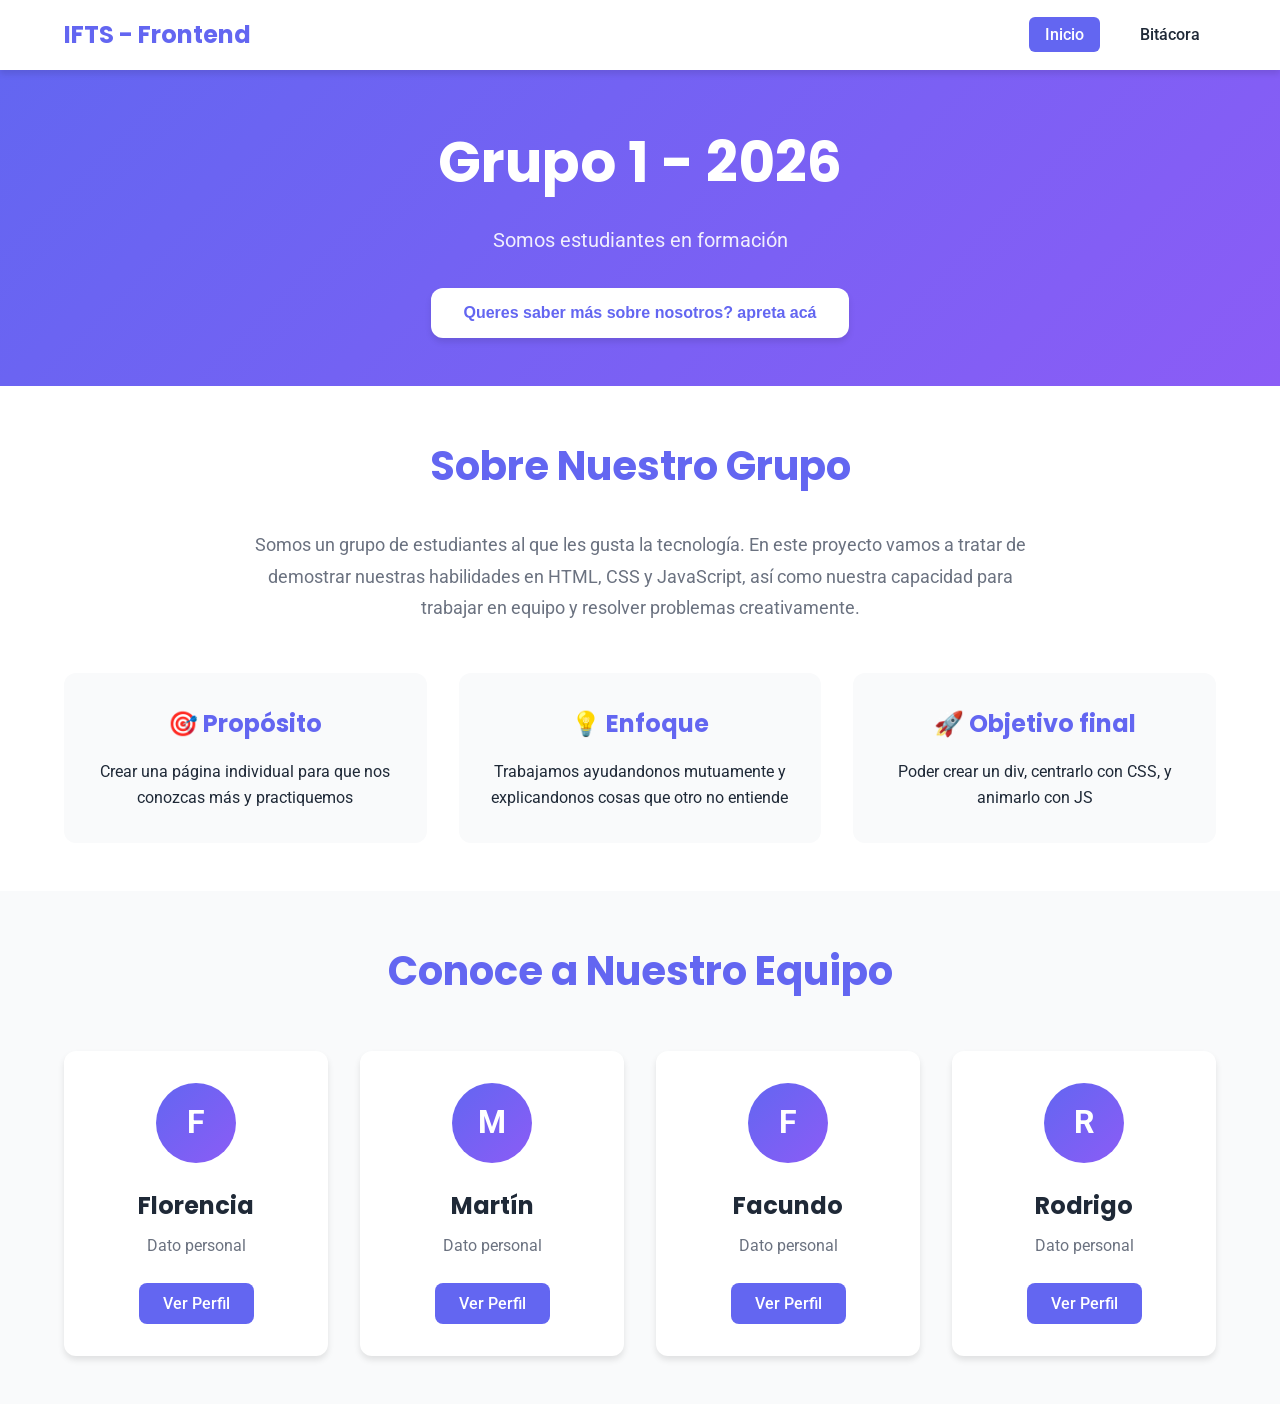
==== src/index.html @ 1bcd9cb6 "Agrega template del home, paginas individuales y bitacora" ====
<!DOCTYPE html>
<html lang="es">
  <head>
    <meta charset="UTF-8" />
    <meta name="viewport" content="width=device-width, initial-scale=1.0" />
    <title>Equipo DevWeb - Trabajo Práctico</title>
    <link rel="stylesheet" href="css/styles.css" />
    <link rel="preconnect" href="https://fonts.googleapis.com" />
    <link rel="preconnect" href="https://fonts.gstatic.com" crossorigin />
    <link
      href="https://fonts.googleapis.com/css2?family=Poppins:wght@300;400;600;700&family=Roboto:wght@300;400;500&display=swap"
      rel="stylesheet"
    />
  </head>
  <body>
    <nav class="navbar">
      <div class="container">
        <h2 class="logo">IFTS - Frontend</h2>
        <ul class="nav-links">
          <li><a href="index.html" class="active">Inicio</a></li>
          <li><a href="bitacora/bitacora.html">Bitácora</a></li>
        </ul>
      </div>
    </nav>

    <header class="hero">
      <div class="container">
        <h1 class="hero-title">Grupo 1 - 2026</h1>
        <p class="hero-subtitle">Somos estudiantes en formación</p>
        <button id="welcomeBtn" class="btn-primary">
          Queres saber más sobre nosotros? apreta acá
        </button>
        <p id="welcomeMessage" class="welcome-message hidden"></p>
      </div>
    </header>

    <section class="team-info">
      <div class="container">
        <h2>Sobre Nuestro Grupo</h2>
        <p class="team-description">
          Somos un grupo de estudiantes al que les gusta la tecnología. En este
          proyecto vamos a tratar de demostrar nuestras habilidades en HTML, CSS
          y JavaScript, así como nuestra capacidad para trabajar en equipo y
          resolver problemas creativamente.
        </p>
        <div class="team-values">
          <div class="value-card">
            <h3>🎯 Propósito</h3>
            <p>
              Crear una página individual para que nos conozcas más y
              practiquemos
            </p>
          </div>
          <div class="value-card">
            <h3>💡 Enfoque</h3>
            <p>
              Trabajamos ayudandonos mutuamente y explicandonos cosas que otro
              no entiende
            </p>
          </div>
          <div class="value-card">
            <h3>🚀 Objetivo final</h3>
            <p>Poder crear un div, centrarlo con CSS, y animarlo con JS</p>
          </div>
        </div>
      </div>
    </section>

    <section class="team-members">
      <div class="container">
        <h2>Conoce a Nuestro Equipo</h2>
        <div class="members-grid">
          <div class="member-card">
            <div class="member-icon">F</div>
            <h3>Florencia</h3>
            <p>Dato personal</p>
            <a href="integrantes/florencia/florencia.html" class="btn-secondary"
              >Ver Perfil</a
            >
          </div>
          <div class="member-card">
            <div class="member-icon">M</div>
            <h3>Martín</h3>
            <p>Dato personal</p>
            <a href="integrantes/martin/martin.html" class="btn-secondary"
              >Ver Perfil</a
            >
          </div>
          <div class="member-card">
            <div class="member-icon">F</div>
            <h3>Facundo</h3>
            <p>Dato personal</p>
            <a href="integrantes/facundo/facundo.html" class="btn-secondary"
              >Ver Perfil</a
            >
          </div>
          <div class="member-card">
            <div class="member-icon">R</div>
            <h3>Rodrigo</h3>
            <p>Dato personal</p>
            <a href="integrantes/rodrigo/rodrigo.html" class="btn-secondary"
              >Ver Perfil</a
            >
          </div>
        </div>
      </div>
    </section>

    <script src="js/main.js"></script>
  </body>
</html>
---- src/css/styles.css ----
/* ========================================
   VARIABLES CSS Y CONFIGURACIÓN GENERAL
   ======================================== */

:root {
  /* Colores principales */
  --primary-color: #6366f1;
  --primary-dark: #4f46e5;
  --secondary-color: #8b5cf6;
  --accent-color: #ec4899;
  --text-dark: #1f2937;
  --text-light: #6b7280;
  --background-light: #f9fafb;
  --background-white: #ffffff;
  --border-color: #e5e7eb;

  /* Tipografías */
  --font-heading: "Poppins", sans-serif;
  --font-body: "Roboto", sans-serif;

  /* Espaciado */
  --spacing-xs: 0.5rem;
  --spacing-sm: 1rem;
  --spacing-md: 1.5rem;
  --spacing-lg: 2rem;
  --spacing-xl: 3rem;

  /* Bordes y sombras */
  --border-radius: 12px;
  --box-shadow: 0 4px 6px rgba(0, 0, 0, 0.1);
  --box-shadow-lg: 0 10px 25px rgba(0, 0, 0, 0.15);
}

/* Reset y estilos base */
* {
  margin: 0;
  padding: 0;
  box-sizing: border-box;
}

body {
  font-family: var(--font-body);
  color: var(--text-dark);
  background-color: var(--background-light);
  line-height: 1.6;
  min-height: 100vh;
  display: flex;
  flex-direction: column;
}

.container {
  max-width: 1200px;
  margin: 0 auto;
  padding: 0 var(--spacing-md);
}

/* ========================================
   NAVEGACIÓN
   ======================================== */

.navbar {
  background-color: var(--background-white);
  box-shadow: var(--box-shadow);
  padding: var(--spacing-sm) 0;
  position: sticky;
  top: 0;
  z-index: 1000;
}

.navbar .container {
  display: flex;
  justify-content: space-between;
  align-items: center;
}

.logo {
  font-family: var(--font-heading);
  font-size: 1.5rem;
  font-weight: 700;
  color: var(--primary-color);
  margin: 0;
}

.nav-links {
  display: flex;
  list-style: none;
  gap: var(--spacing-md);
}

.nav-links a {
  text-decoration: none;
  color: var(--text-dark);
  font-weight: 500;
  padding: var(--spacing-xs) var(--spacing-sm);
  border-radius: 6px;
  transition: all 0.3s ease;
}

.nav-links a:hover,
.nav-links a.active {
  background-color: var(--primary-color);
  color: white;
}

/* ========================================
   HERO SECTION (INDEX)
   ======================================== */

.hero {
  background: linear-gradient(
    135deg,
    var(--primary-color),
    var(--secondary-color)
  );
  color: white;
  padding: var(--spacing-xl) 0;
  text-align: center;
}

.hero-title {
  font-family: var(--font-heading);
  font-size: 3rem;
  font-weight: 700;
  margin-bottom: var(--spacing-sm);
}

.hero-subtitle {
  font-size: 1.25rem;
  margin-bottom: var(--spacing-lg);
  opacity: 0.9;
}

.btn-primary {
  background-color: white;
  color: var(--primary-color);
  padding: var(--spacing-sm) var(--spacing-lg);
  border: none;
  border-radius: var(--border-radius);
  font-size: 1rem;
  font-weight: 600;
  cursor: pointer;
  transition: all 0.3s ease;
  box-shadow: var(--box-shadow);
}

.btn-primary:hover {
  transform: translateY(-2px);
  box-shadow: var(--box-shadow-lg);
}

.welcome-message {
  margin-top: var(--spacing-md);
  font-size: 1.1rem;
  padding: var(--spacing-md);
  background-color: rgba(255, 255, 255, 0.2);
  border-radius: var(--border-radius);
  animation: fadeIn 0.5s ease;
}

.hidden {
  display: none;
}

@keyframes fadeIn {
  from {
    opacity: 0;
    transform: translateY(-10px);
  }
  to {
    opacity: 1;
    transform: translateY(0);
  }
}

/* ========================================
   SECCIONES DEL INDEX
   ======================================== */

.team-info {
  padding: var(--spacing-xl) 0;
  background-color: var(--background-white);
}

.team-info h2 {
  font-family: var(--font-heading);
  font-size: 2.5rem;
  text-align: center;
  margin-bottom: var(--spacing-lg);
  color: var(--primary-color);
}

.team-description {
  font-size: 1.1rem;
  line-height: 1.8;
  color: var(--text-light);
  max-width: 800px;
  margin: 0 auto var(--spacing-xl) auto;
  text-align: center;
}

.team-values {
  display: grid;
  grid-template-columns: repeat(auto-fit, minmax(250px, 1fr));
  gap: var(--spacing-lg);
  margin-top: var(--spacing-lg);
}

.value-card {
  background-color: var(--background-light);
  padding: var(--spacing-lg);
  border-radius: var(--border-radius);
  text-align: center;
  transition: transform 0.3s ease;
}

.value-card:hover {
  transform: translateY(-5px);
}

.value-card h3 {
  font-family: var(--font-heading);
  font-size: 1.5rem;
  margin-bottom: var(--spacing-sm);
  color: var(--primary-color);
}

/* ========================================
   TARJETAS DE MIEMBROS (INDEX)
   ======================================== */

.team-members {
  padding: var(--spacing-xl) 0;
  background-color: var(--background-light);
}

.team-members h2 {
  font-family: var(--font-heading);
  font-size: 2.5rem;
  text-align: center;
  margin-bottom: var(--spacing-xl);
  color: var(--primary-color);
}

.members-grid {
  display: grid;
  grid-template-columns: repeat(auto-fit, minmax(250px, 1fr));
  gap: var(--spacing-lg);
}

.member-card {
  background-color: var(--background-white);
  padding: var(--spacing-lg);
  border-radius: var(--border-radius);
  text-align: center;
  box-shadow: var(--box-shadow);
  transition: transform 0.3s ease, box-shadow 0.3s ease;
}

.member-card:hover {
  transform: translateY(-10px);
  box-shadow: var(--box-shadow-lg);
}

.member-icon {
  width: 80px;
  height: 80px;
  background: linear-gradient(
    135deg,
    var(--primary-color),
    var(--secondary-color)
  );
  color: white;
  border-radius: 50%;
  display: flex;
  align-items: center;
  justify-content: center;
  font-size: 2rem;
  font-weight: 700;
  margin: 0 auto var(--spacing-md);
}

.member-card h3 {
  font-family: var(--font-heading);
  font-size: 1.5rem;
  margin-bottom: var(--spacing-xs);
  color: var(--text-dark);
}

.member-card p {
  color: var(--text-light);
  margin-bottom: var(--spacing-md);
}

.btn-secondary {
  display: inline-block;
  background-color: var(--primary-color);
  color: white;
  padding: var(--spacing-xs) var(--spacing-md);
  text-decoration: none;
  border-radius: 8px;
  font-weight: 500;
  transition: background-color 0.3s ease;
}

.btn-secondary:hover {
  background-color: var(--primary-dark);
}

/* ========================================
   PÁGINAS INDIVIDUALES - PERFILES
   ======================================== */

.profile-container {
  padding: var(--spacing-lg) 0 var(--spacing-xl) 0;
  flex: 1;
}

.back-navigation {
  margin-bottom: var(--spacing-lg);
}

.btn-back {
  display: inline-block;
  color: var(--primary-color);
  text-decoration: none;
  font-weight: 500;
  padding: var(--spacing-xs) var(--spacing-md);
  border: 2px solid var(--primary-color);
  border-radius: 8px;
  transition: all 0.3s ease;
}

.btn-back:hover {
  background-color: var(--primary-color);
  color: white;
}

.profile-card {
  background-color: var(--background-white);
  border-radius: var(--border-radius);
  padding: var(--spacing-xl);
  box-shadow: var(--box-shadow-lg);
  margin-bottom: var(--spacing-lg);
}

.profile-header {
  display: flex;
  align-items: center;
  gap: var(--spacing-lg);
  margin-bottom: var(--spacing-xl);
  padding-bottom: var(--spacing-lg);
  border-bottom: 2px solid var(--border-color);
}

.profile-photo {
  width: 150px;
  height: 150px;
  border-radius: 50%;
  object-fit: cover;
  border: 4px solid var(--primary-color);
  box-shadow: var(--box-shadow);
}

.profile-info-header {
  flex: 1;
}

.profile-name {
  font-family: var(--font-heading);
  font-size: 2.5rem;
  color: var(--primary-color);
  margin-bottom: var(--spacing-xs);
}

.profile-location,
.profile-age {
  font-size: 1.1rem;
  color: var(--text-light);
  margin: var(--spacing-xs) 0;
}

.profile-section {
  margin-bottom: var(--spacing-xl);
}

.profile-section h2 {
  font-family: var(--font-heading);
  font-size: 1.8rem;
  color: var(--primary-color);
  margin-bottom: var(--spacing-md);
}

.skills-container {
  display: flex;
  flex-wrap: wrap;
  gap: var(--spacing-sm);
  margin-bottom: var(--spacing-md);
}

.skill-tag {
  background-color: var(--primary-color);
  color: white;
  padding: var(--spacing-xs) var(--spacing-md);
  border-radius: 20px;
  font-size: 0.9rem;
  font-weight: 500;
}

.favorites-list {
  list-style: none;
  padding: 0;
}

.favorites-list li {
  background-color: var(--background-light);
  padding: var(--spacing-sm);
  margin-bottom: var(--spacing-xs);
  border-radius: 8px;
  border-left: 4px solid var(--primary-color);
}

.btn-interactive {
  background-color: var(--secondary-color);
  color: white;
  border: none;
  padding: var(--spacing-xs) var(--spacing-md);
  border-radius: 8px;
  cursor: pointer;
  font-weight: 500;
  transition: background-color 0.3s ease;
}

.btn-interactive:hover {
  background-color: var(--primary-dark);
}

.details-box {
  margin-top: var(--spacing-md);
  padding: var(--spacing-md);
  background-color: var(--background-light);
  border-radius: 8px;
  border-left: 4px solid var(--accent-color);
  animation: fadeIn 0.3s ease;
}

.details-box p {
  margin: var(--spacing-xs) 0;
}

/* ========================================
   NAVEGACIÓN ENTRE PERFILES
   ======================================== */

.navigation-buttons {
  display: flex;
  justify-content: space-between;
  gap: var(--spacing-sm);
}

.btn-nav {
  flex: 1;
  text-align: center;
  padding: var(--spacing-sm) var(--spacing-md);
  background-color: var(--primary-color);
  color: white;
  text-decoration: none;
  border-radius: 8px;
  font-weight: 500;
  transition: background-color 0.3s ease;
}

.btn-nav:hover {
  background-color: var(--primary-dark);
}

.btn-home {
  background-color: var(--secondary-color);
}

/* ========================================
   BITÁCORA
   ======================================== */

.bitacora-container {
  padding: var(--spacing-lg) 0 var(--spacing-xl) 0;
  flex: 1;
}

.page-title {
  font-family: var(--font-heading);
  font-size: 3rem;
  color: var(--primary-color);
  text-align: center;
  margin-bottom: var(--spacing-sm);
}

.page-subtitle {
  text-align: center;
  font-size: 1.2rem;
  color: var(--text-light);
  margin-bottom: var(--spacing-xl);
}

.bitacora-section {
  background-color: var(--background-white);
  border-radius: var(--border-radius);
  padding: var(--spacing-lg);
  margin-bottom: var(--spacing-lg);
  box-shadow: var(--box-shadow);
}

.bitacora-section h2 {
  font-family: var(--font-heading);
  font-size: 2rem;
  color: var(--primary-color);
  margin-bottom: var(--spacing-md);
}

.bitacora-content h3 {
  font-family: var(--font-heading);
  font-size: 1.3rem;
  color: var(--text-dark);
  margin-top: var(--spacing-md);
  margin-bottom: var(--spacing-sm);
}

.bitacora-content p {
  color: var(--text-light);
  line-height: 1.8;
  margin-bottom: var(--spacing-md);
}

.bitacora-content strong {
  color: var(--primary-color);
  font-weight: 600;
}

.bitacora-content em {
  color: var(--text-light);
  font-style: italic;
}

/* ========================================
   FOOTER
   ======================================== */

.footer {
  background-color: var(--text-dark);
  color: white;
  text-align: center;
  padding: var(--spacing-lg) 0;
  margin-top: auto;
}

/* ========================================
   RESPONSIVE DESIGN - 400px
   ======================================== */

@media (max-width: 400px) {
  .hero-title {
    font-size: 2rem;
  }

  .hero-subtitle {
    font-size: 1rem;
  }

  .team-info h2,
  .team-members h2,
  .page-title {
    font-size: 1.8rem;
  }

  .profile-header {
    flex-direction: column;
    text-align: center;
  }

  .profile-photo {
    width: 120px;
    height: 120px;
  }

  .profile-name {
    font-size: 2rem;
  }

  .navigation-buttons {
    flex-direction: column;
  }

  .btn-nav {
    width: 100%;
  }

  .team-values,
  .members-grid {
    grid-template-columns: 1fr;
  }

  .navbar .container {
    flex-direction: column;
    gap: var(--spacing-sm);
  }

  .nav-links {
    flex-direction: column;
    width: 100%;
    text-align: center;
  }
}

/* ========================================
   RESPONSIVE DESIGN - 900px
   ======================================== */

@media (max-width: 900px) {
  .hero-title {
    font-size: 2.5rem;
  }

  .team-values,
  .members-grid {
    grid-template-columns: repeat(2, 1fr);
  }

  .profile-header {
    flex-direction: column;
    text-align: center;
  }

  .container {
    padding: 0 var(--spacing-sm);
  }

  .profile-card {
    padding: var(--spacing-lg);
  }

  .bitacora-section {
    padding: var(--spacing-md);
  }
}

/* ========================================
   RESPONSIVE DESIGN - 1200px+
   ======================================== */

@media (min-width: 1200px) {
  .hero-title {
    font-size: 3.5rem;
  }

  .team-values {
    grid-template-columns: repeat(3, 1fr);
  }

  .members-grid {
    grid-template-columns: repeat(4, 1fr);
  }
}

/* ========================================
   TEMAS ALTERNATIVOS (para JS)
   ======================================== */

body.theme-dark {
  --primary-color: #f97316;
  --secondary-color: #fb923c;
  --accent-color: #fdba74;
}

body.theme-green {
  --primary-color: #10b981;
  --secondary-color: #34d399;
  --accent-color: #6ee7b7;
}

body.theme-purple {
  --primary-color: #a855f7;
  --secondary-color: #c084fc;
  --accent-color: #e9d5ff;
}
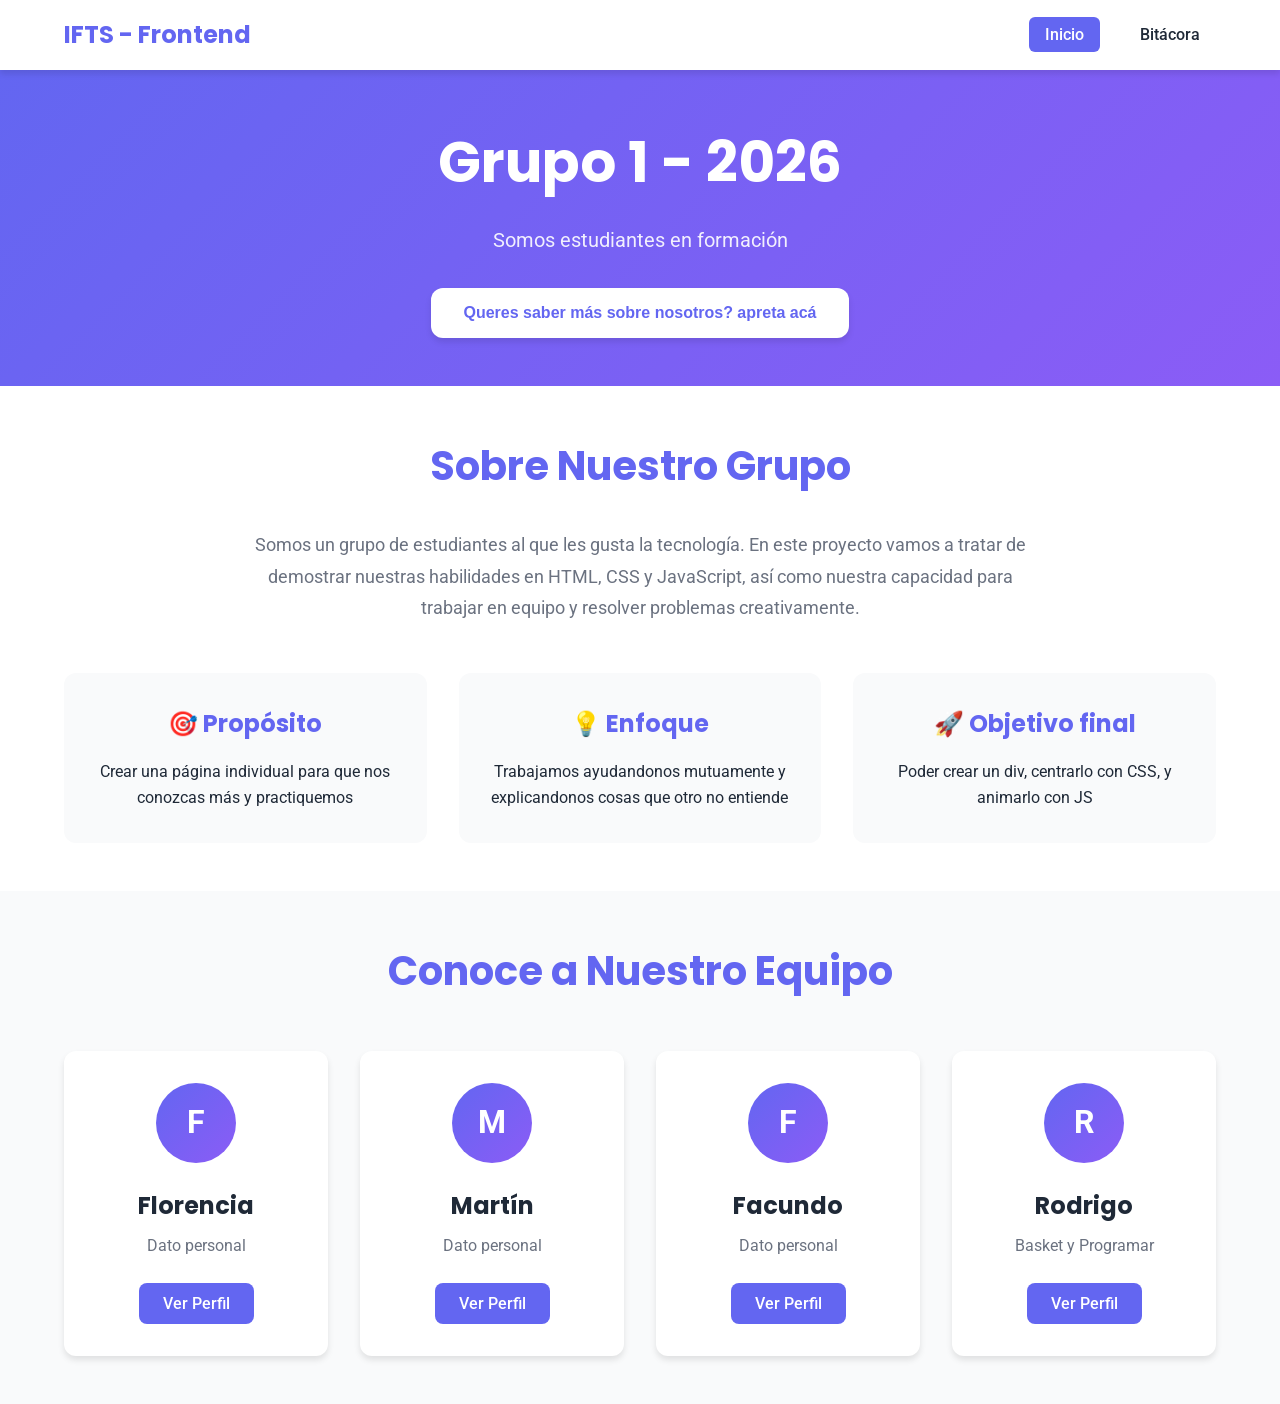
==== commit 063c62de: "Actualiza estilos e interactividad de mi perfil (Rodrigo)" ====
--- a/src/index.html
+++ b/src/index.html
@@ -74,7 +74,7 @@
             <div class="member-icon">F</div>
             <h3>Florencia</h3>
             <p>Dato personal</p>
-            <a href="integrantes/florencia/florencia.html" class="btn-secondary"
+            <a href="integrantes/florencia/index.html" class="btn-secondary"
               >Ver Perfil</a
             >
           </div>
@@ -82,7 +82,7 @@
             <div class="member-icon">M</div>
             <h3>Martín</h3>
             <p>Dato personal</p>
-            <a href="integrantes/martin/martin.html" class="btn-secondary"
+            <a href="integrantes/martin/index.html" class="btn-secondary"
               >Ver Perfil</a
             >
           </div>
@@ -90,15 +90,15 @@
             <div class="member-icon">F</div>
             <h3>Facundo</h3>
             <p>Dato personal</p>
-            <a href="integrantes/facundo/facundo.html" class="btn-secondary"
+            <a href="integrantes/facundo/index.html" class="btn-secondary"
               >Ver Perfil</a
             >
           </div>
           <div class="member-card">
             <div class="member-icon">R</div>
             <h3>Rodrigo</h3>
-            <p>Dato personal</p>
-            <a href="integrantes/rodrigo/rodrigo.html" class="btn-secondary"
+            <p>Basket y Programar</p>
+            <a href="integrantes/rodrigo/index.html" class="btn-secondary"
               >Ver Perfil</a
             >
           </div>
--- a/src/css/styles.css
+++ b/src/css/styles.css
@@ -1,7 +1,3 @@
-/* ========================================
-   VARIABLES CSS Y CONFIGURACIÓN GENERAL
-   ======================================== */
-
 :root {
   /* Colores principales */
   --primary-color: #6366f1;
@@ -541,18 +537,6 @@
 }
 
 /* ========================================
-   FOOTER
-   ======================================== */
-
-.footer {
-  background-color: var(--text-dark);
-  color: white;
-  text-align: center;
-  padding: var(--spacing-lg) 0;
-  margin-top: auto;
-}
-
-/* ========================================
    RESPONSIVE DESIGN - 400px
    ======================================== */
 
@@ -659,25 +643,3 @@
     grid-template-columns: repeat(4, 1fr);
   }
 }
-
-/* ========================================
-   TEMAS ALTERNATIVOS (para JS)
-   ======================================== */
-
-body.theme-dark {
-  --primary-color: #f97316;
-  --secondary-color: #fb923c;
-  --accent-color: #fdba74;
-}
-
-body.theme-green {
-  --primary-color: #10b981;
-  --secondary-color: #34d399;
-  --accent-color: #6ee7b7;
-}
-
-body.theme-purple {
-  --primary-color: #a855f7;
-  --secondary-color: #c084fc;
-  --accent-color: #e9d5ff;
-}
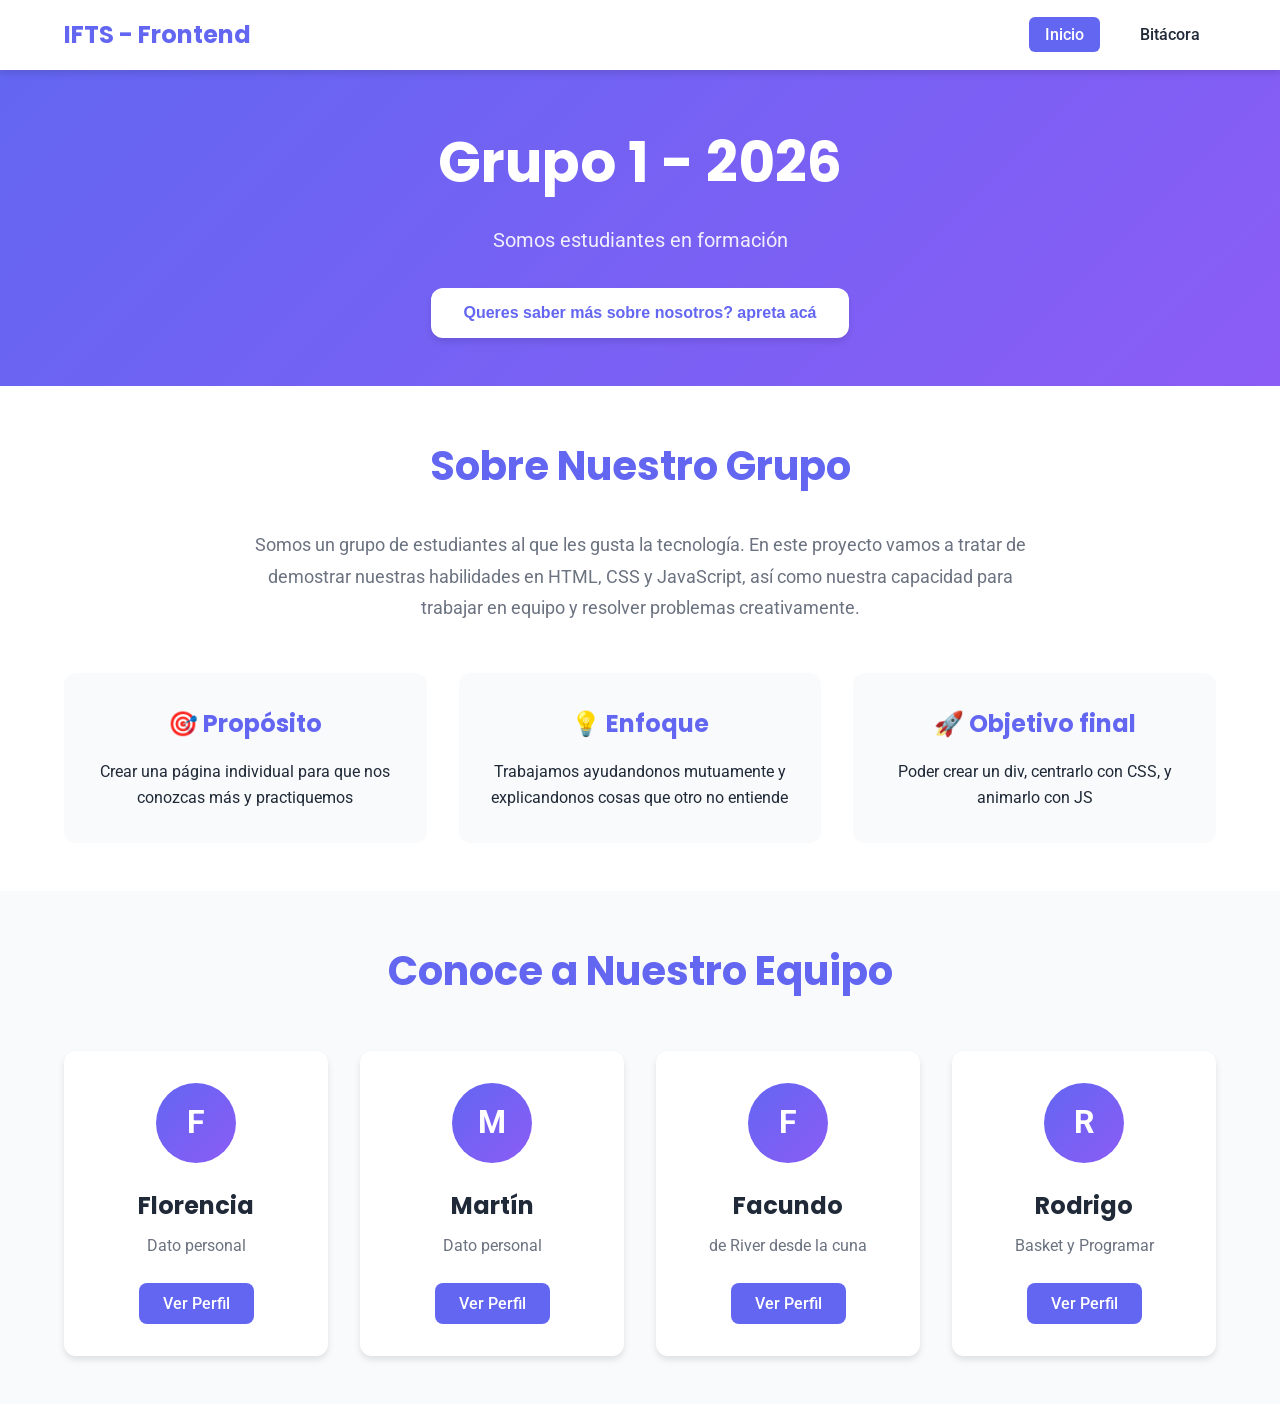
==== commit c3c55460: "Udate member card data" ====
--- a/src/index.html
+++ b/src/index.html
@@ -18,7 +18,7 @@
         <h2 class="logo">IFTS - Frontend</h2>
         <ul class="nav-links">
           <li><a href="index.html" class="active">Inicio</a></li>
-          <li><a href="bitacora/bitacora.html">Bitácora</a></li>
+          <li><a href="bitacora.html">Bitácora</a></li>
         </ul>
       </div>
     </nav>
@@ -89,7 +89,7 @@
           <div class="member-card">
             <div class="member-icon">F</div>
             <h3>Facundo</h3>
-            <p>Dato personal</p>
+            <p>de River desde la cuna</p>
             <a href="integrantes/facundo/index.html" class="btn-secondary"
               >Ver Perfil</a
             >
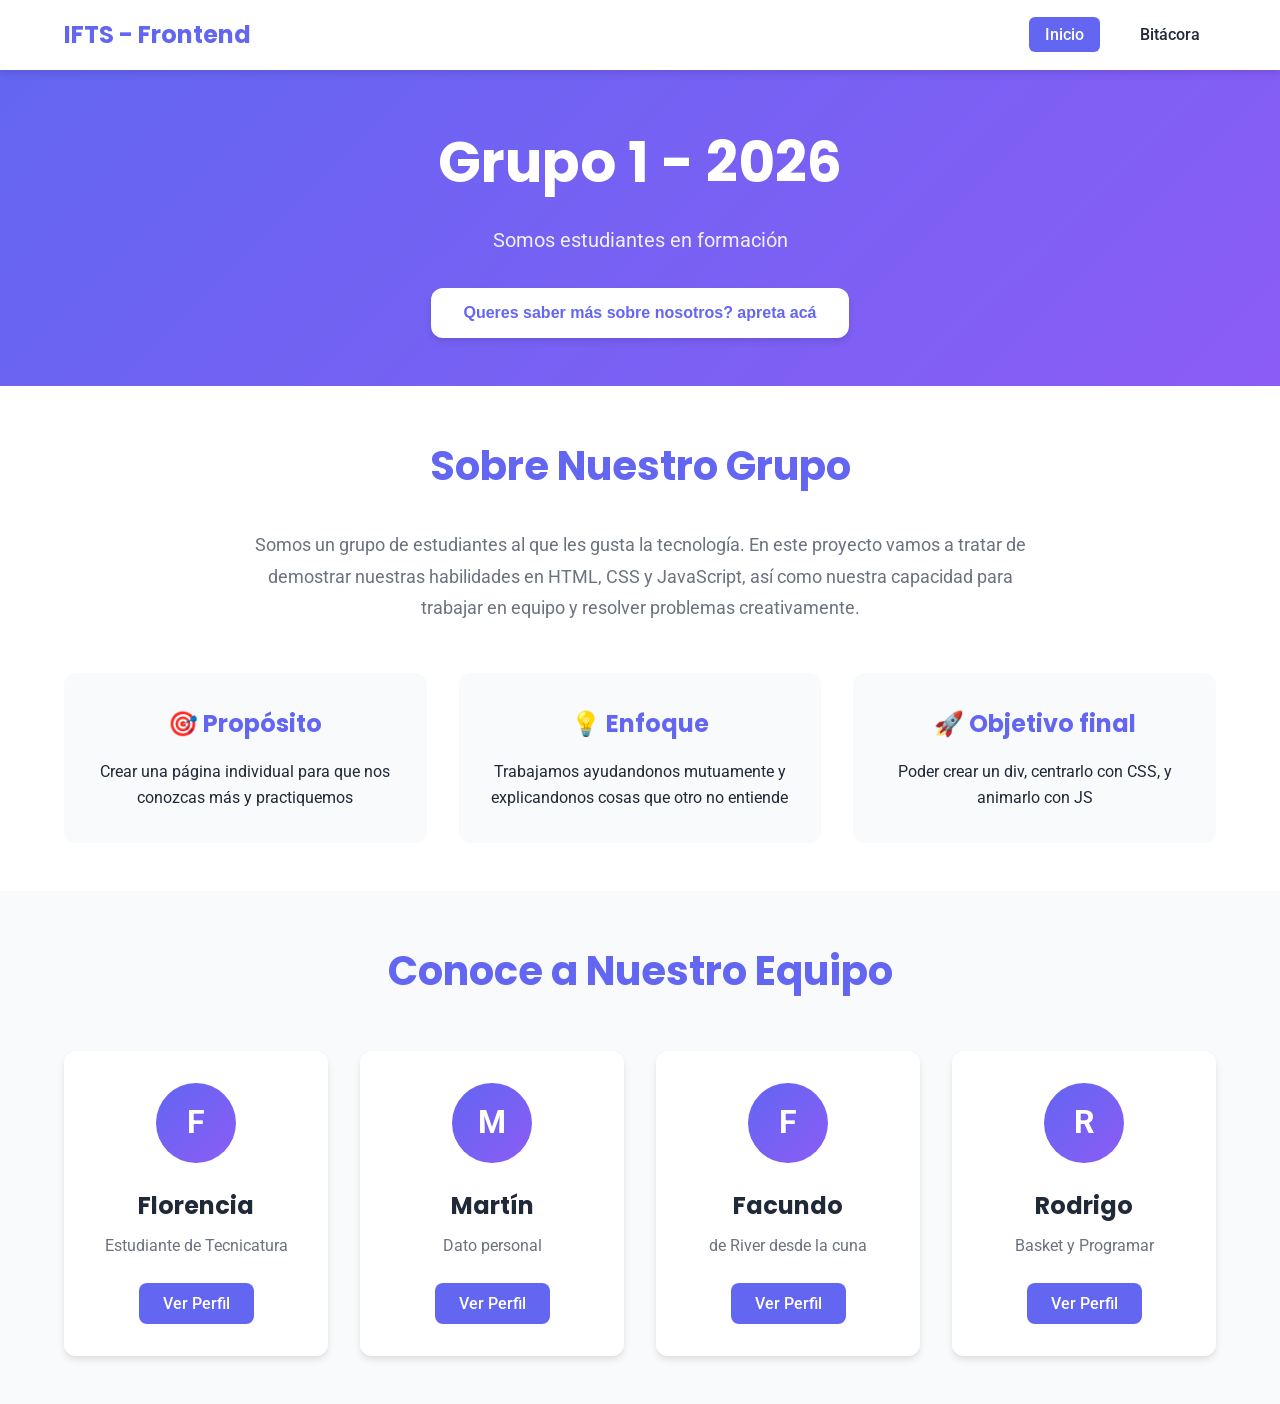
==== commit 4f1e53b2: "Agrego página individual de Florencia" ====
--- a/src/index.html
+++ b/src/index.html
@@ -73,7 +73,7 @@
           <div class="member-card">
             <div class="member-icon">F</div>
             <h3>Florencia</h3>
-            <p>Dato personal</p>
+            <p>Estudiante de Tecnicatura</p>
             <a href="integrantes/florencia/index.html" class="btn-secondary"
               >Ver Perfil</a
             >
--- a/src/css/styles.css
+++ b/src/css/styles.css
@@ -45,6 +45,7 @@
 }
 
 .container {
+  width: 100%;
   max-width: 1200px;
   margin: 0 auto;
   padding: 0 var(--spacing-md);
@@ -67,6 +68,8 @@
   display: flex;
   justify-content: space-between;
   align-items: center;
+  flex-wrap: wrap;
+  gap: var(--spacing-sm);
 }
 
 .logo {
@@ -81,6 +84,7 @@
   display: flex;
   list-style: none;
   gap: var(--spacing-md);
+  flex-wrap: wrap;
 }
 
 .nav-links a {
@@ -537,22 +541,92 @@
 }
 
 /* ========================================
-   RESPONSIVE DESIGN - 400px
+   RESPONSIVE
    ======================================== */
 
 @media (max-width: 400px) {
+  .container {
+    padding: 0 var(--spacing-xs);
+  }
+
+  .navbar .container {
+    flex-direction: column;
+    gap: var(--spacing-xs);
+  }
+
+  .logo {
+    font-size: 1.3rem;
+  }
+
+  .nav-links {
+    width: 100%;
+    justify-content: center;
+    gap: var(--spacing-xs);
+  }
+
+  .nav-links a {
+    font-size: 0.9rem;
+    padding: 0.4rem 0.8rem;
+  }
+
+  .hero {
+    padding: var(--spacing-lg) 0;
+  }
+
   .hero-title {
-    font-size: 2rem;
+    font-size: 1.75rem;
   }
 
   .hero-subtitle {
     font-size: 1rem;
   }
 
+  .btn-primary {
+    font-size: 0.9rem;
+    padding: 0.75rem 1.25rem;
+  }
+
+  .team-info,
+  .team-members {
+    padding: var(--spacing-lg) 0;
+  }
+
   .team-info h2,
-  .team-members h2,
-  .page-title {
-    font-size: 1.8rem;
+  .team-members h2 {
+    font-size: 1.75rem;
+  }
+
+  .team-description {
+    font-size: 1rem;
+  }
+
+  .team-values {
+    grid-template-columns: 1fr;
+    gap: var(--spacing-sm);
+  }
+
+  .members-grid {
+    grid-template-columns: 1fr;
+    gap: var(--spacing-sm);
+  }
+
+  .value-card,
+  .member-card {
+    padding: var(--spacing-sm);
+  }
+
+  .value-card h3 {
+    font-size: 1.25rem;
+  }
+
+  .member-card h3 {
+    font-size: 1.25rem;
+  }
+
+  .member-icon {
+    width: 60px;
+    height: 60px;
+    font-size: 1.5rem;
   }
 
   .profile-header {
@@ -566,7 +640,11 @@
   }
 
   .profile-name {
-    font-size: 2rem;
+    font-size: 1.75rem;
+  }
+
+  .profile-card {
+    padding: var(--spacing-sm);
   }
 
   .navigation-buttons {
@@ -577,33 +655,45 @@
     width: 100%;
   }
 
-  .team-values,
-  .members-grid {
-    grid-template-columns: 1fr;
-  }
-
-  .navbar .container {
-    flex-direction: column;
-    gap: var(--spacing-sm);
-  }
-
-  .nav-links {
-    flex-direction: column;
-    width: 100%;
-    text-align: center;
-  }
-}
-
-/* ========================================
-   RESPONSIVE DESIGN - 900px
-   ======================================== */
-
-@media (max-width: 900px) {
+  .page-title {
+    font-size: 1.75rem;
+  }
+
+  .page-subtitle {
+    font-size: 1rem;
+  }
+
+  .bitacora-section {
+    padding: var(--spacing-sm);
+  }
+
+  .bitacora-section h2 {
+    font-size: 1.5rem;
+  }
+}
+
+@media (min-width: 401px) and (max-width: 900px) {
+  .container {
+    padding: 0 var(--spacing-sm);
+  }
+
   .hero-title {
-    font-size: 2.5rem;
-  }
-
-  .team-values,
+    font-size: 2.25rem;
+  }
+
+  .hero-subtitle {
+    font-size: 1.1rem;
+  }
+
+  .team-info h2,
+  .team-members h2 {
+    font-size: 2rem;
+  }
+
+  .team-values {
+    grid-template-columns: repeat(2, 1fr);
+  }
+
   .members-grid {
     grid-template-columns: repeat(2, 1fr);
   }
@@ -613,10 +703,6 @@
     text-align: center;
   }
 
-  .container {
-    padding: 0 var(--spacing-sm);
-  }
-
   .profile-card {
     padding: var(--spacing-lg);
   }
@@ -626,11 +712,21 @@
   }
 }
 
-/* ========================================
-   RESPONSIVE DESIGN - 1200px+
-   ======================================== */
-
-@media (min-width: 1200px) {
+@media (min-width: 901px) and (max-width: 1200px) {
+  .hero-title {
+    font-size: 2.75rem;
+  }
+
+  .team-values {
+    grid-template-columns: repeat(3, 1fr);
+  }
+
+  .members-grid {
+    grid-template-columns: repeat(3, 1fr);
+  }
+}
+
+@media (min-width: 1201px) {
   .hero-title {
     font-size: 3.5rem;
   }
@@ -642,4 +738,8 @@
   .members-grid {
     grid-template-columns: repeat(4, 1fr);
   }
-}
+
+  .profile-card {
+    padding: var(--spacing-xl);
+  }
+}
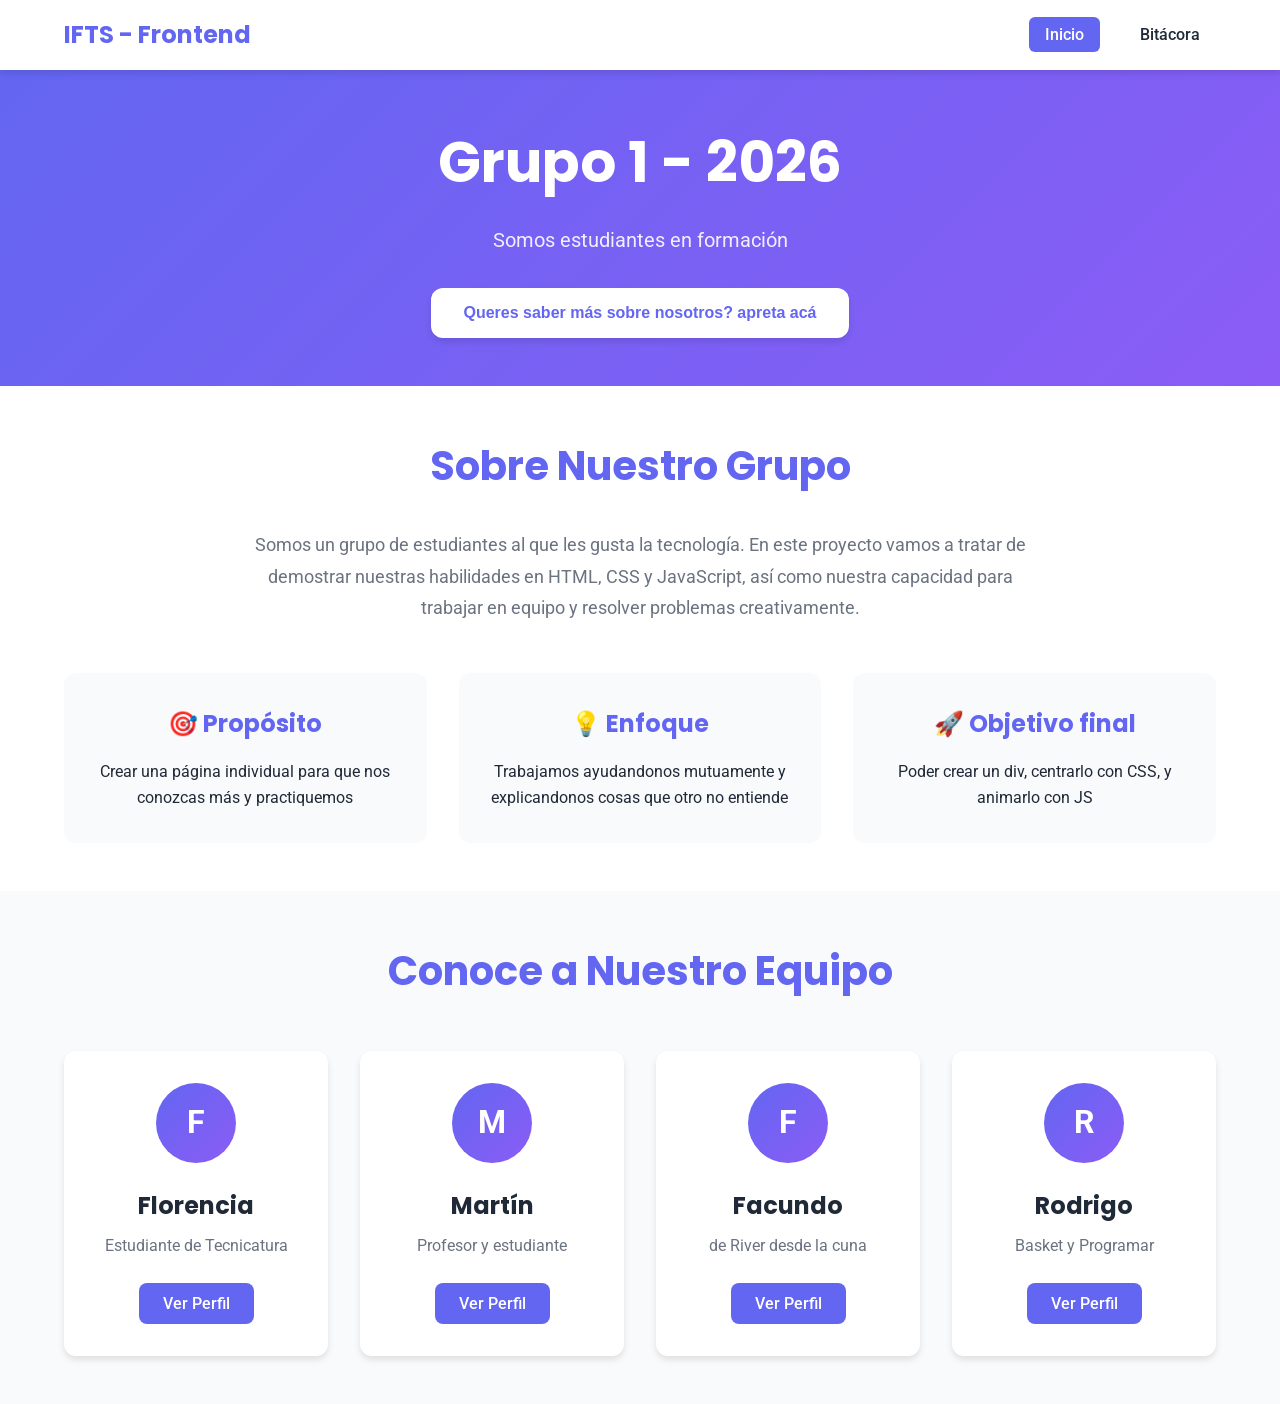
==== commit ecd34e4d: "Update personal description for Martín" ====
--- a/src/index.html
+++ b/src/index.html
@@ -81,7 +81,7 @@
           <div class="member-card">
             <div class="member-icon">M</div>
             <h3>Martín</h3>
-            <p>Dato personal</p>
+            <p>Profesor y estudiante</p>
             <a href="integrantes/martin/index.html" class="btn-secondary"
               >Ver Perfil</a
             >
